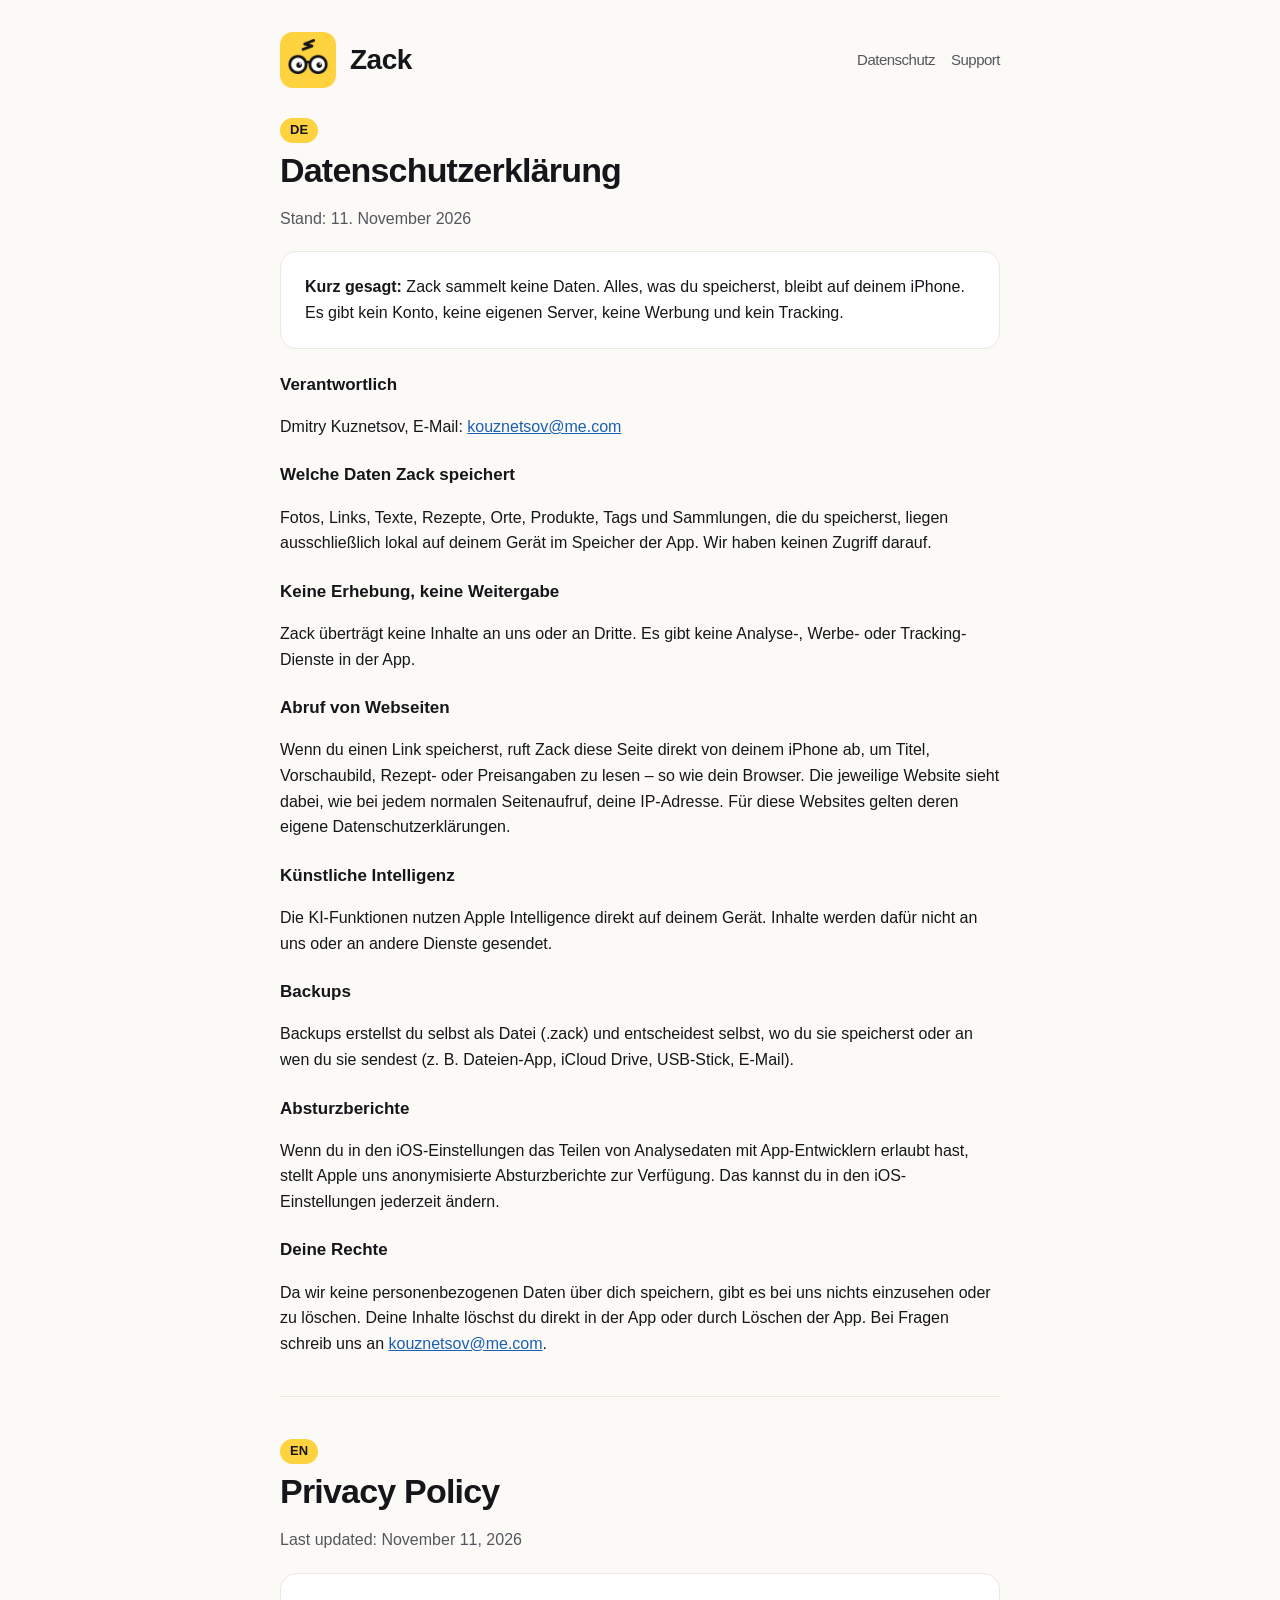
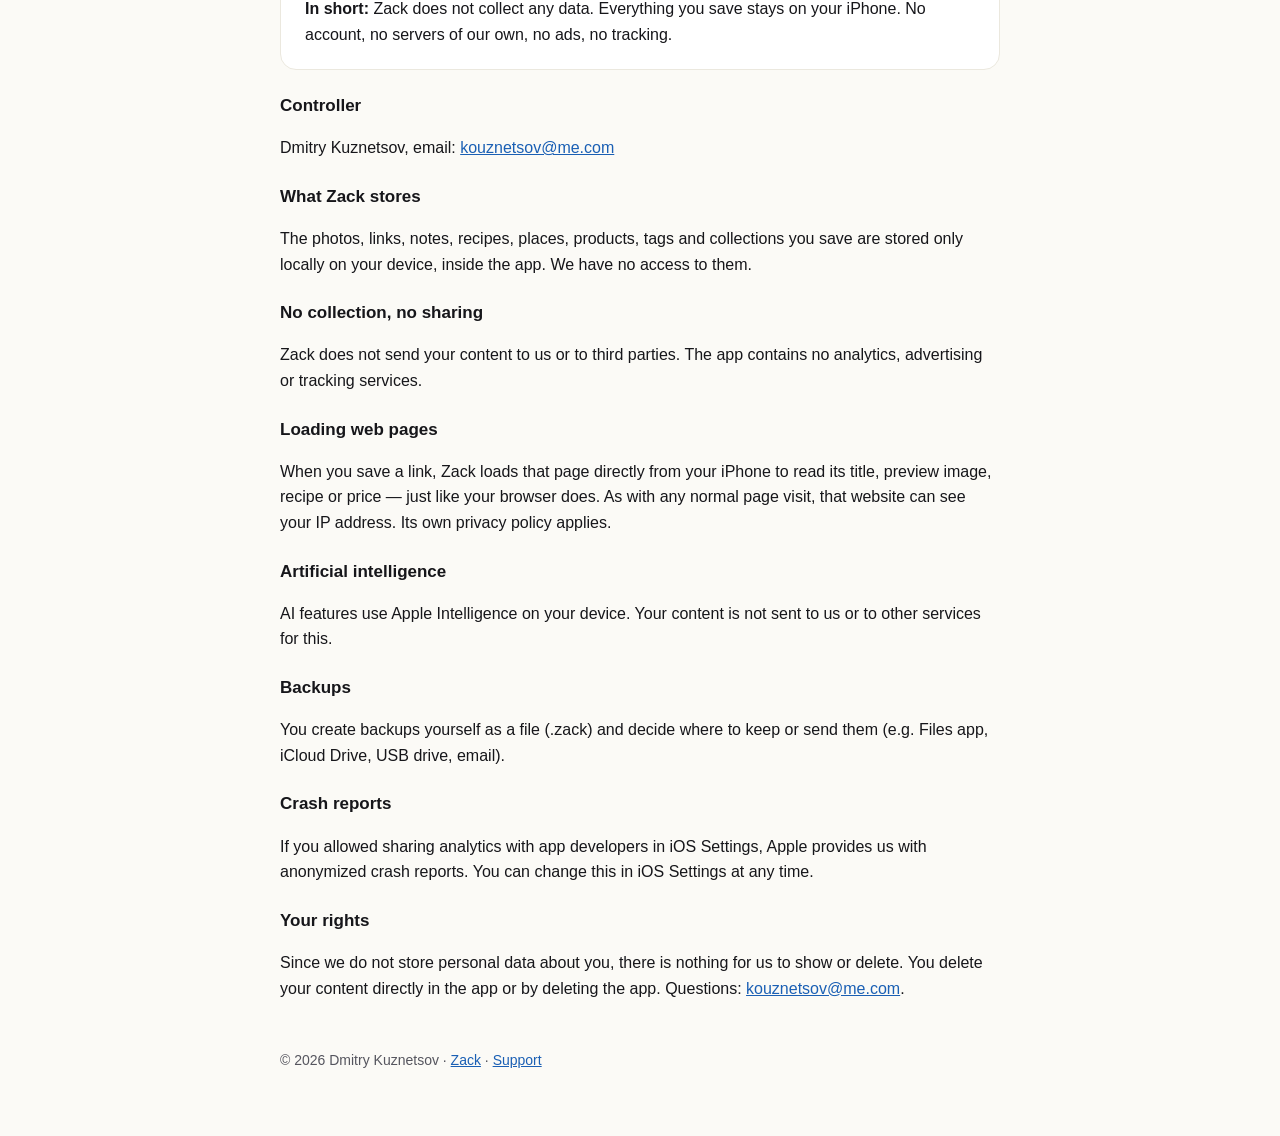
==== privacy.html @ 88935184 "Add files via upload" ====
<!DOCTYPE html>
<html lang="de">
<head>
<meta charset="utf-8">
<meta name="viewport" content="width=device-width, initial-scale=1">
<title>Zack – Datenschutz / Privacy Policy</title>
<link rel="icon" href="icon.png">
<link rel="stylesheet" href="style.css">
</head>
<body>
<div class="wrap">
<header>
  <img src="icon.png" alt="Zack App-Symbol">
  <a href="./">Zack</a>
  <nav><a href="privacy.html">Datenschutz</a><a href="support.html">Support</a></nav>
</header>

<span class="lang">DE</span>
<h1>Datenschutzerklärung</h1>
<p class="muted">Stand: 11. November 2026</p>

<div class="card"><strong>Kurz gesagt:</strong> Zack sammelt keine Daten. Alles, was du speicherst, bleibt auf deinem iPhone. Es gibt kein Konto, keine eigenen Server, keine Werbung und kein Tracking.</div>

<h3>Verantwortlich</h3>
<p>Dmitry Kuznetsov, E-Mail: <a href="mailto:kouznetsov@me.com">kouznetsov@me.com</a></p>

<h3>Welche Daten Zack speichert</h3>
<p>Fotos, Links, Texte, Rezepte, Orte, Produkte, Tags und Sammlungen, die du speicherst, liegen ausschließlich lokal auf deinem Gerät im Speicher der App. Wir haben keinen Zugriff darauf.</p>

<h3>Keine Erhebung, keine Weitergabe</h3>
<p>Zack überträgt keine Inhalte an uns oder an Dritte. Es gibt keine Analyse-, Werbe- oder Tracking-Dienste in der App.</p>

<h3>Abruf von Webseiten</h3>
<p>Wenn du einen Link speicherst, ruft Zack diese Seite direkt von deinem iPhone ab, um Titel, Vorschaubild, Rezept- oder Preisangaben zu lesen – so wie dein Browser. Die jeweilige Website sieht dabei, wie bei jedem normalen Seitenaufruf, deine IP-Adresse. Für diese Websites gelten deren eigene Datenschutzerklärungen.</p>

<h3>Künstliche Intelligenz</h3>
<p>Die KI-Funktionen nutzen Apple Intelligence direkt auf deinem Gerät. Inhalte werden dafür nicht an uns oder an andere Dienste gesendet.</p>

<h3>Backups</h3>
<p>Backups erstellst du selbst als Datei (.zack) und entscheidest selbst, wo du sie speicherst oder an wen du sie sendest (z. B. Dateien-App, iCloud Drive, USB-Stick, E-Mail).</p>

<h3>Absturzberichte</h3>
<p>Wenn du in den iOS-Einstellungen das Teilen von Analysedaten mit App-Entwicklern erlaubt hast, stellt Apple uns anonymisierte Absturzberichte zur Verfügung. Das kannst du in den iOS-Einstellungen jederzeit ändern.</p>

<h3>Deine Rechte</h3>
<p>Da wir keine personenbezogenen Daten über dich speichern, gibt es bei uns nichts einzusehen oder zu löschen. Deine Inhalte löschst du direkt in der App oder durch Löschen der App. Bei Fragen schreib uns an <a href="mailto:kouznetsov@me.com">kouznetsov@me.com</a>.</p>

<hr>

<span class="lang">EN</span>
<h1>Privacy Policy</h1>
<p class="muted">Last updated: November 11, 2026</p>

<div class="card"><strong>In short:</strong> Zack does not collect any data. Everything you save stays on your iPhone. No account, no servers of our own, no ads, no tracking.</div>

<h3>Controller</h3>
<p>Dmitry Kuznetsov, email: <a href="mailto:kouznetsov@me.com">kouznetsov@me.com</a></p>

<h3>What Zack stores</h3>
<p>The photos, links, notes, recipes, places, products, tags and collections you save are stored only locally on your device, inside the app. We have no access to them.</p>

<h3>No collection, no sharing</h3>
<p>Zack does not send your content to us or to third parties. The app contains no analytics, advertising or tracking services.</p>

<h3>Loading web pages</h3>
<p>When you save a link, Zack loads that page directly from your iPhone to read its title, preview image, recipe or price — just like your browser does. As with any normal page visit, that website can see your IP address. Its own privacy policy applies.</p>

<h3>Artificial intelligence</h3>
<p>AI features use Apple Intelligence on your device. Your content is not sent to us or to other services for this.</p>

<h3>Backups</h3>
<p>You create backups yourself as a file (.zack) and decide where to keep or send them (e.g. Files app, iCloud Drive, USB drive, email).</p>

<h3>Crash reports</h3>
<p>If you allowed sharing analytics with app developers in iOS Settings, Apple provides us with anonymized crash reports. You can change this in iOS Settings at any time.</p>

<h3>Your rights</h3>
<p>Since we do not store personal data about you, there is nothing for us to show or delete. You delete your content directly in the app or by deleting the app. Questions: <a href="mailto:kouznetsov@me.com">kouznetsov@me.com</a>.</p>

<footer>© 2026 Dmitry Kuznetsov · <a href="./">Zack</a> · <a href="support.html">Support</a></footer>
</div>
</body>
</html>
---- style.css ----
:root { --y:#FFD23F; --ink:#16161A; --muted:#55555E; --bg:#FBFAF6; --line:#EBE8DE; }
* { box-sizing:border-box; }
body { margin:0; font-family:-apple-system, "Inter", "Segoe UI", Roboto, sans-serif; color:var(--ink); background:var(--bg); line-height:1.6; }
.wrap { max-width:760px; margin:0 auto; padding:32px 20px 64px; }
header { display:flex; align-items:center; gap:14px; margin-bottom:28px; }
header img { width:56px; height:56px; border-radius:13px; }
header a { color:inherit; text-decoration:none; font-weight:800; font-size:28px; letter-spacing:-0.5px; }
nav { margin-left:auto; display:flex; gap:16px; font-size:15px; }
nav a { color:var(--muted); font-weight:500; font-size:15px; }
h1 { font-size:34px; line-height:1.15; letter-spacing:-0.8px; margin:0 0 8px; }
h2 { font-size:22px; margin:36px 0 8px; }
h3 { font-size:17px; margin:22px 0 4px; }
p, li { font-size:16px; }
.muted { color:var(--muted); }
.lang { display:inline-block; background:var(--y); color:var(--ink); font-weight:700; font-size:13px; padding:2px 10px; border-radius:20px; margin-bottom:8px; }
.card { background:#fff; border:1px solid var(--line); border-radius:16px; padding:22px 24px; margin:20px 0; }
.hero { display:flex; gap:28px; align-items:center; flex-wrap:wrap; }
.hero img { width:180px; }
.hero div { flex:1; min-width:260px; }
.btn { display:inline-block; background:var(--y); color:var(--ink); font-weight:700; padding:10px 18px; border-radius:24px; text-decoration:none; margin:6px 8px 0 0; }
a { color:#1A5FB4; }
hr { border:none; border-top:1px solid var(--line); margin:40px 0; }
footer { color:var(--muted); font-size:14px; margin-top:48px; }
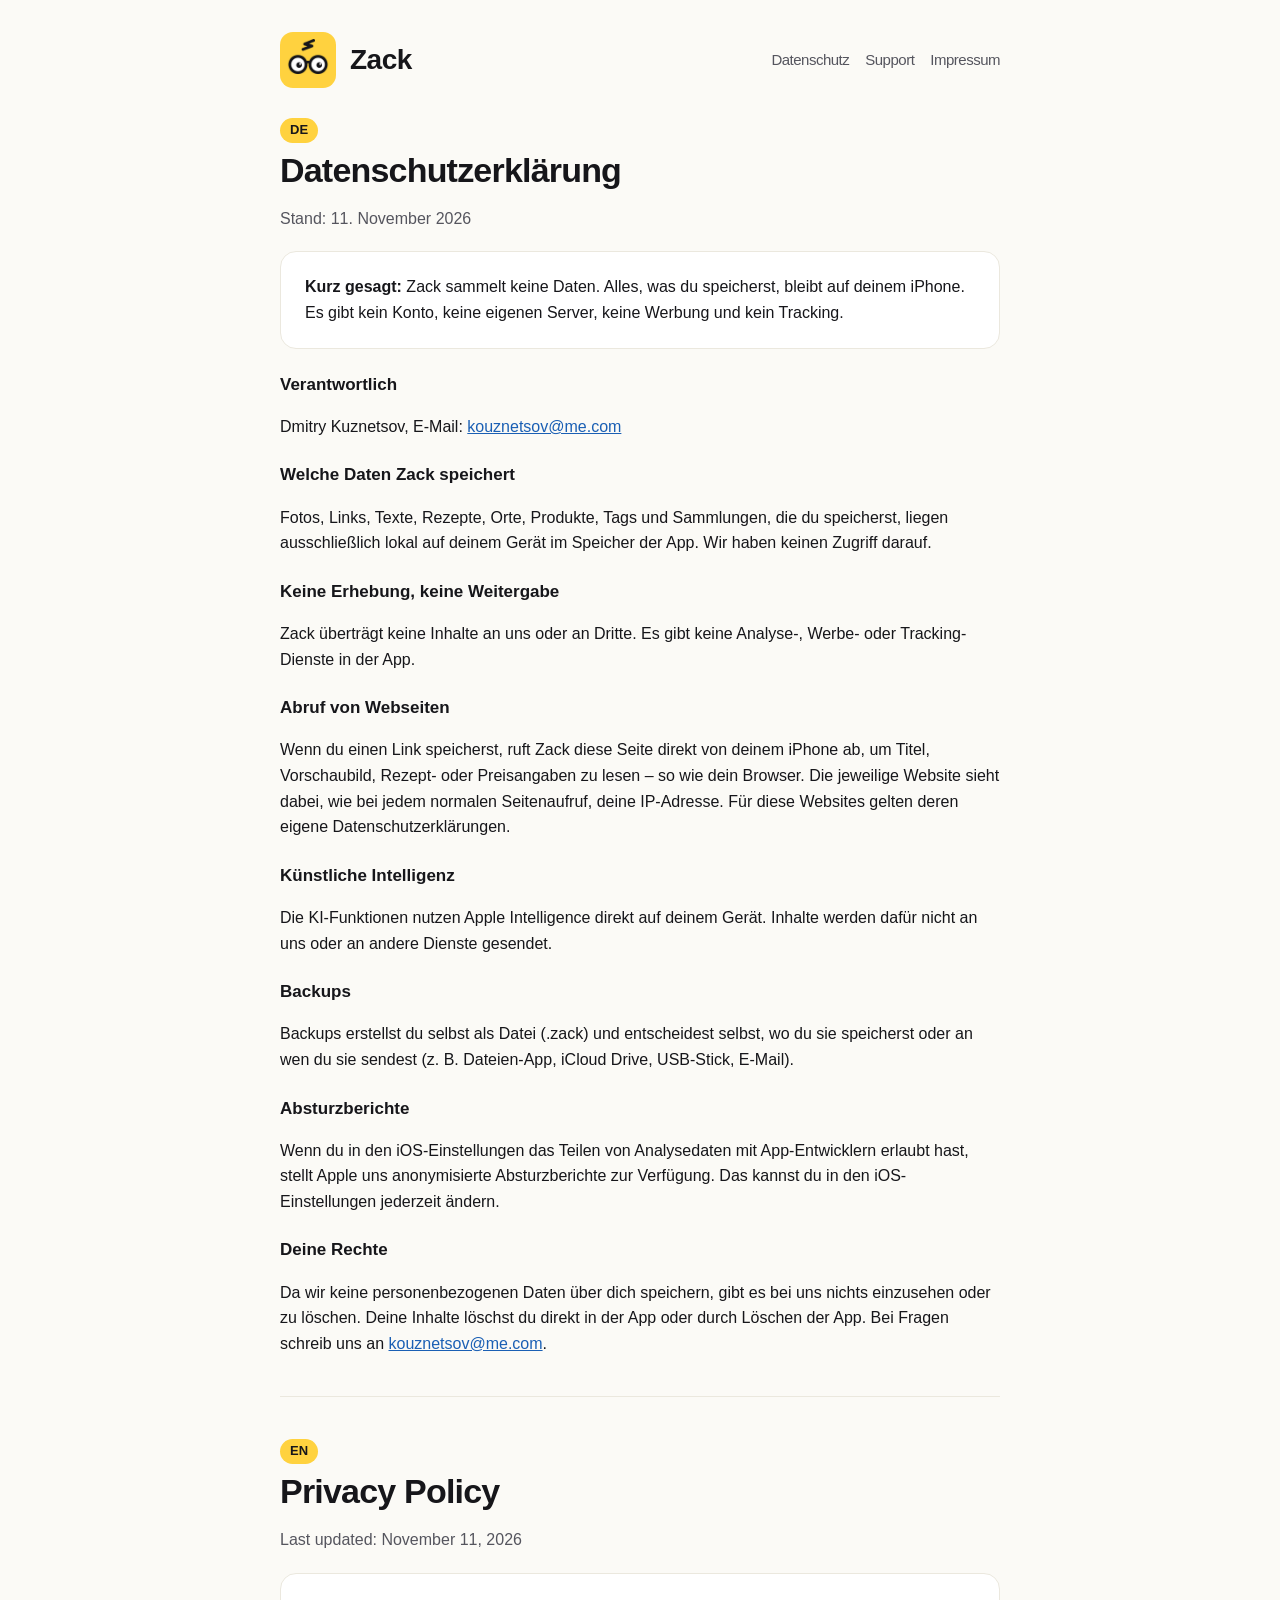
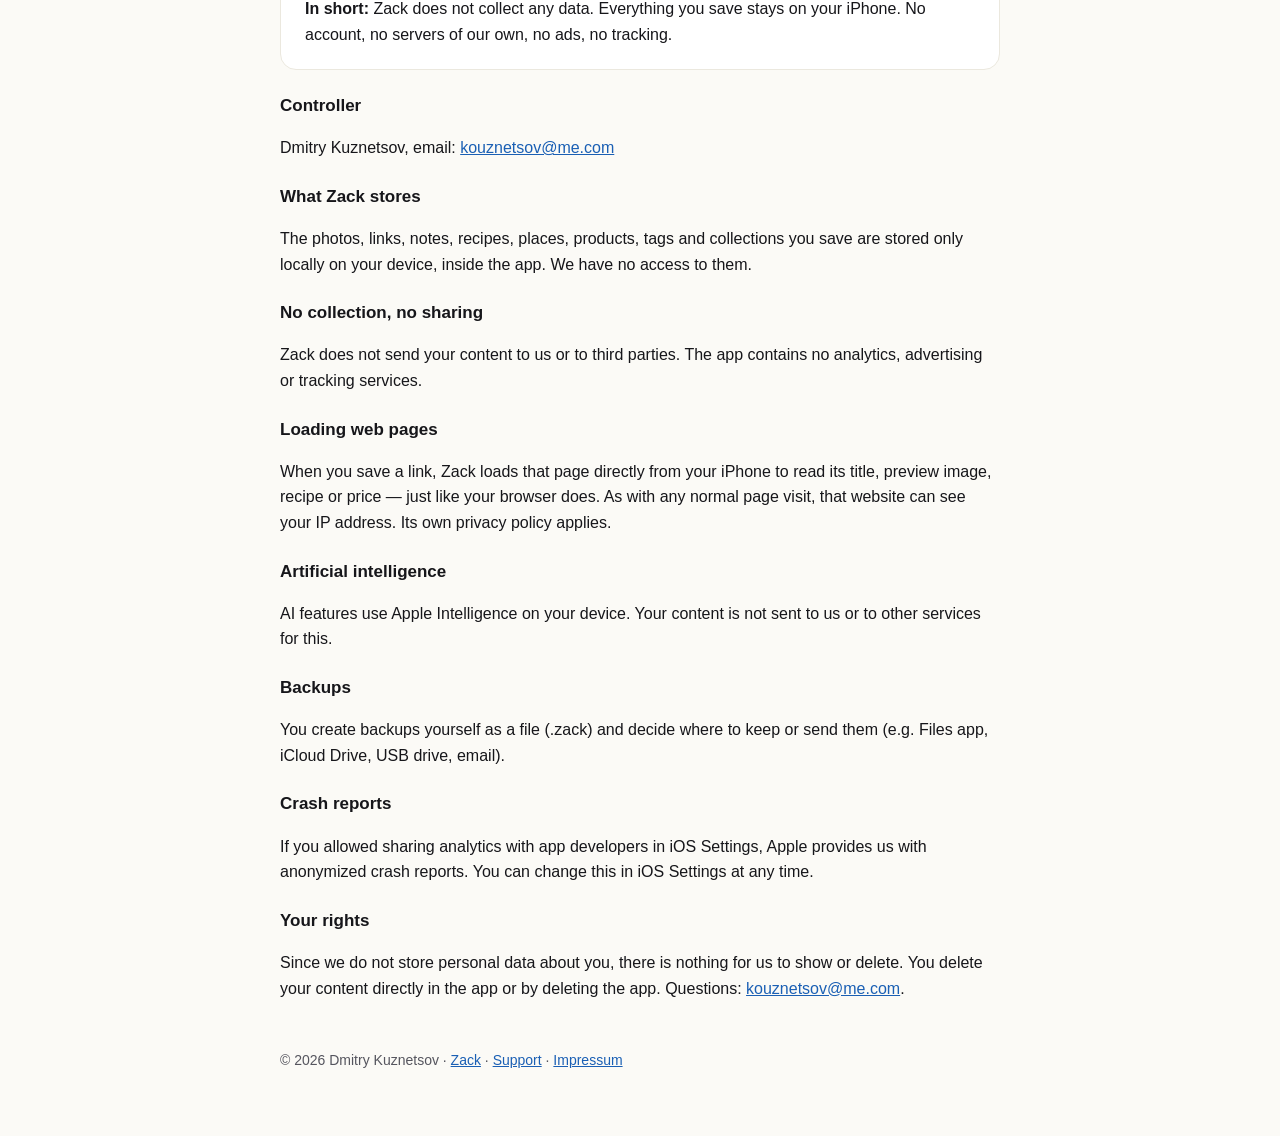
==== commit a2bcaf4a: "Add files via upload" ====
--- a/privacy.html
+++ b/privacy.html
@@ -12,7 +12,7 @@
 <header>
   <img src="icon.png" alt="Zack App-Symbol">
   <a href="./">Zack</a>
-  <nav><a href="privacy.html">Datenschutz</a><a href="support.html">Support</a></nav>
+  <nav><a href="privacy.html">Datenschutz</a><a href="support.html">Support</a><a href="impressum.html">Impressum</a></nav>
 </header>
 
 <span class="lang">DE</span>
@@ -77,7 +77,7 @@
 <h3>Your rights</h3>
 <p>Since we do not store personal data about you, there is nothing for us to show or delete. You delete your content directly in the app or by deleting the app. Questions: <a href="mailto:kouznetsov@me.com">kouznetsov@me.com</a>.</p>
 
-<footer>© 2026 Dmitry Kuznetsov · <a href="./">Zack</a> · <a href="support.html">Support</a></footer>
+<footer>© 2026 Dmitry Kuznetsov · <a href="./">Zack</a> · <a href="support.html">Support</a> · <a href="impressum.html">Impressum</a></footer>
 </div>
 </body>
 </html>
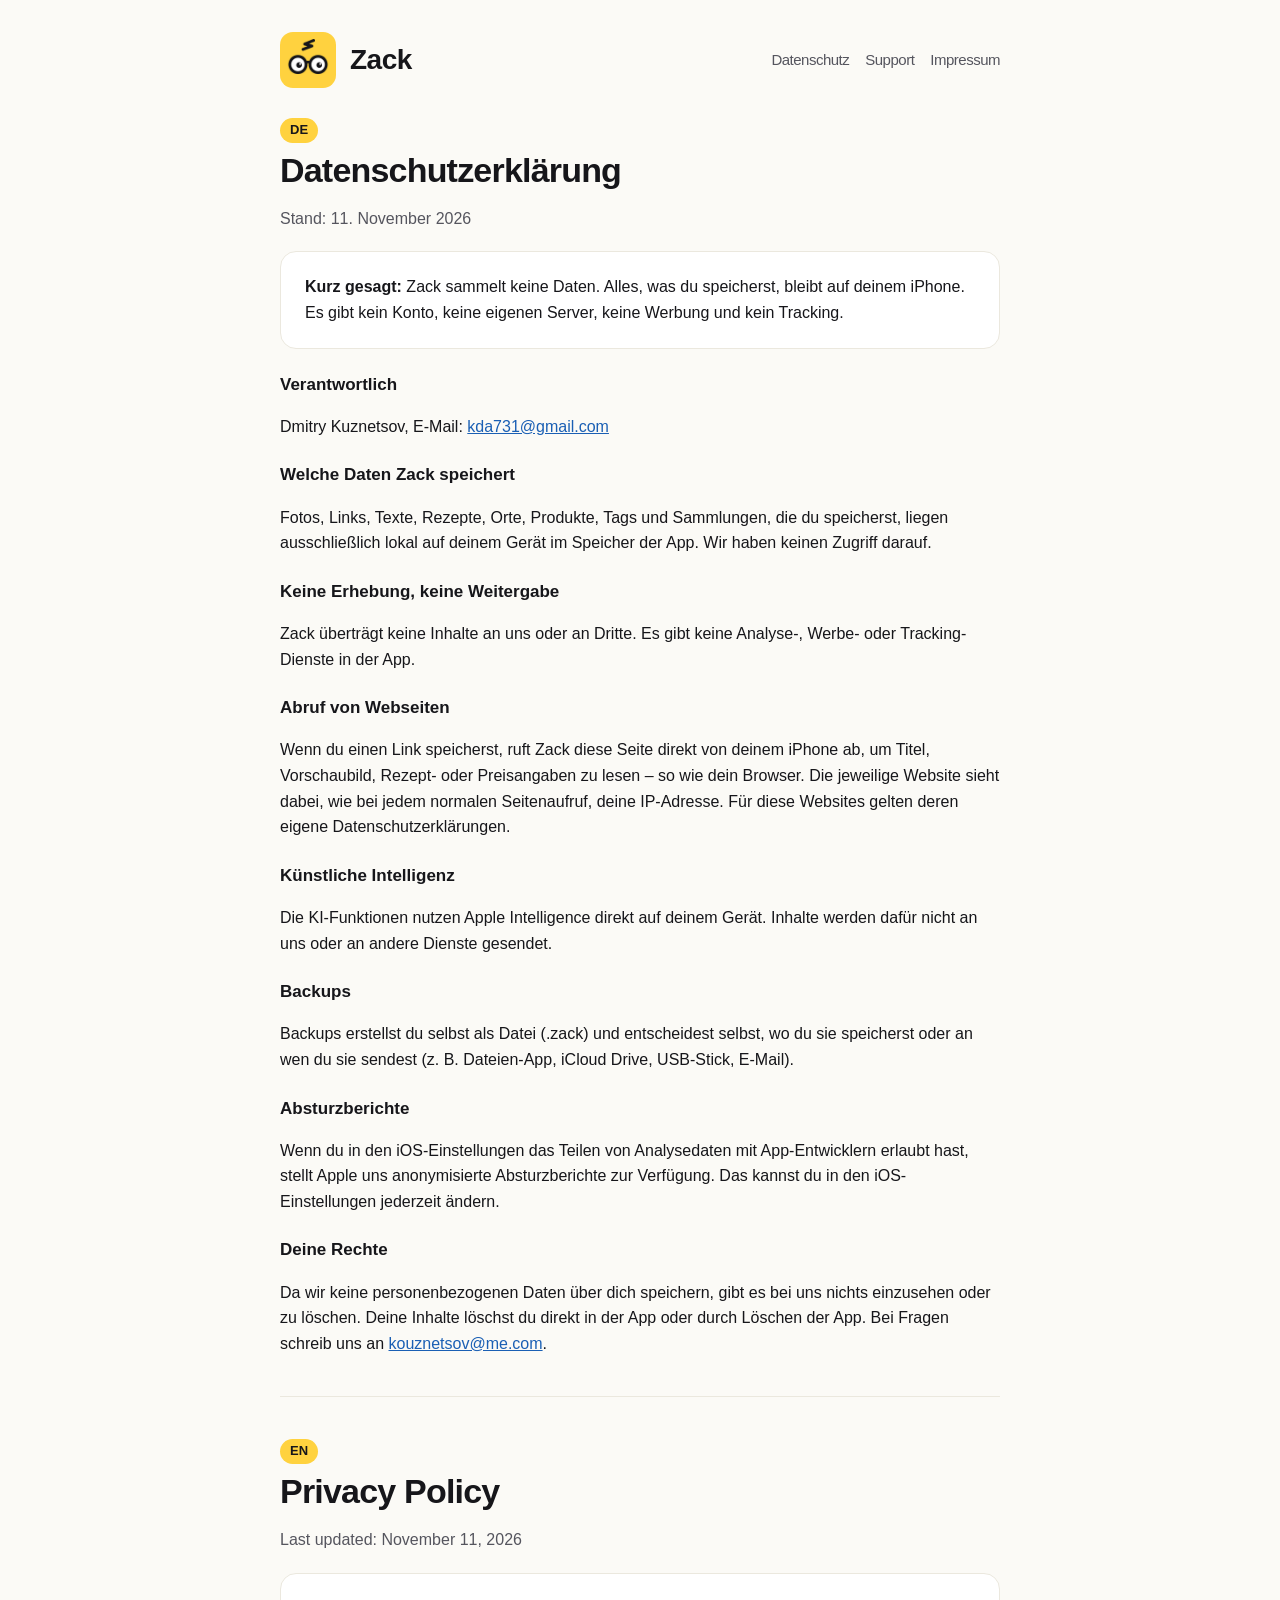
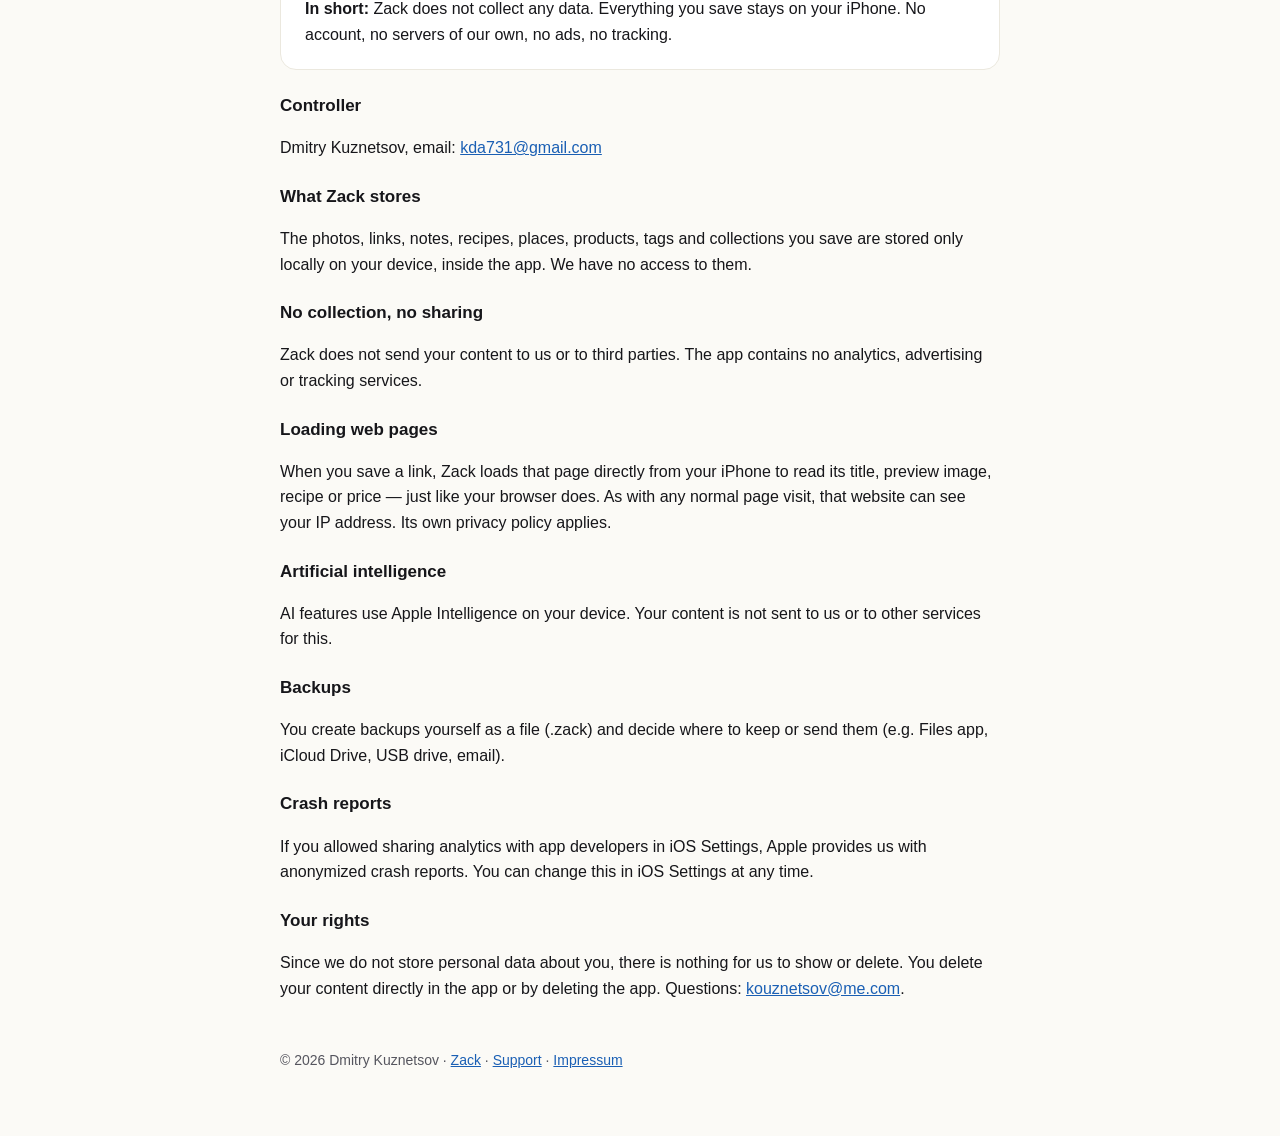
==== commit 38b504ab: "Update privacy.html" ====
--- a/privacy.html
+++ b/privacy.html
@@ -22,7 +22,7 @@
 <div class="card"><strong>Kurz gesagt:</strong> Zack sammelt keine Daten. Alles, was du speicherst, bleibt auf deinem iPhone. Es gibt kein Konto, keine eigenen Server, keine Werbung und kein Tracking.</div>
 
 <h3>Verantwortlich</h3>
-<p>Dmitry Kuznetsov, E-Mail: <a href="mailto:kouznetsov@me.com">kouznetsov@me.com</a></p>
+<p>Dmitry Kuznetsov, E-Mail: <a href="mailto:kda731@gmail.com">kda731@gmail.com</a></p>
 
 <h3>Welche Daten Zack speichert</h3>
 <p>Fotos, Links, Texte, Rezepte, Orte, Produkte, Tags und Sammlungen, die du speicherst, liegen ausschließlich lokal auf deinem Gerät im Speicher der App. Wir haben keinen Zugriff darauf.</p>
@@ -54,7 +54,7 @@
 <div class="card"><strong>In short:</strong> Zack does not collect any data. Everything you save stays on your iPhone. No account, no servers of our own, no ads, no tracking.</div>
 
 <h3>Controller</h3>
-<p>Dmitry Kuznetsov, email: <a href="mailto:kouznetsov@me.com">kouznetsov@me.com</a></p>
+<p>Dmitry Kuznetsov, email: <a href="mailto:kda731@gmail.com">kda731@gmail.com</a></p>
 
 <h3>What Zack stores</h3>
 <p>The photos, links, notes, recipes, places, products, tags and collections you save are stored only locally on your device, inside the app. We have no access to them.</p>
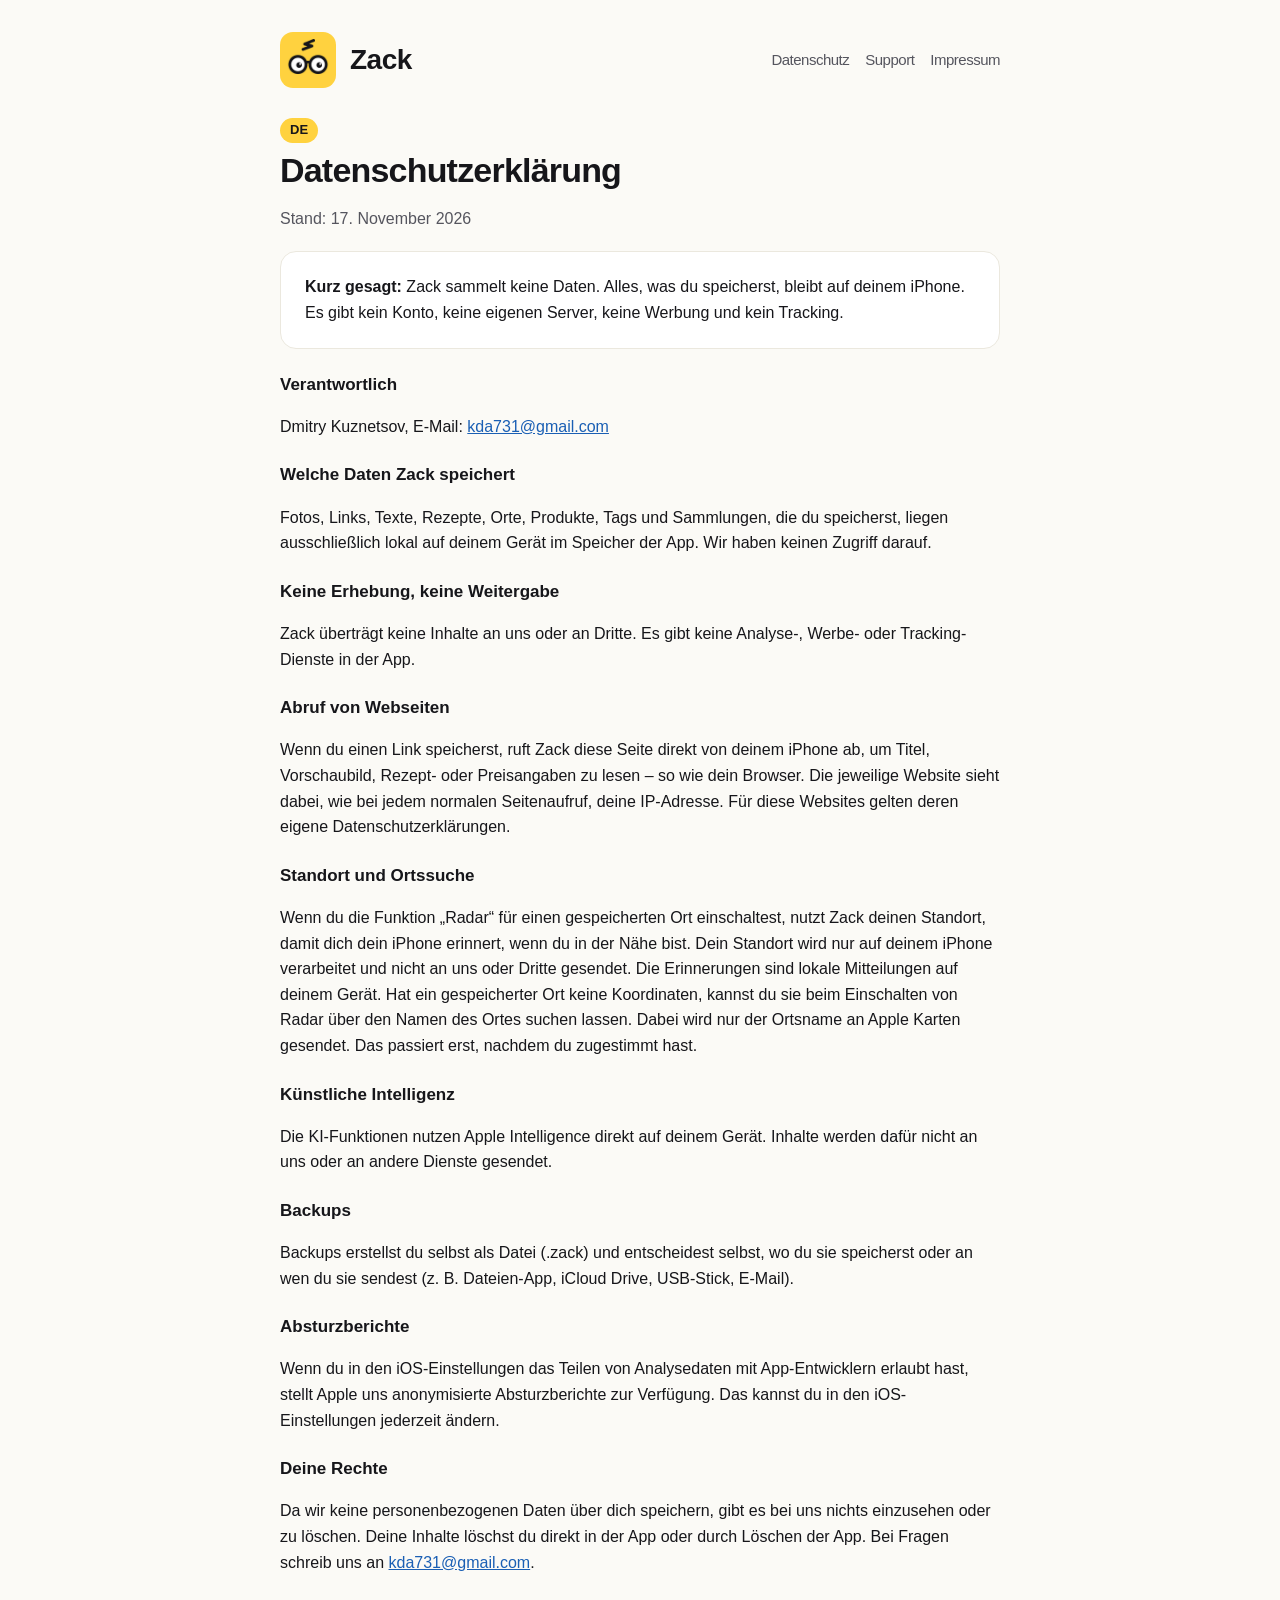
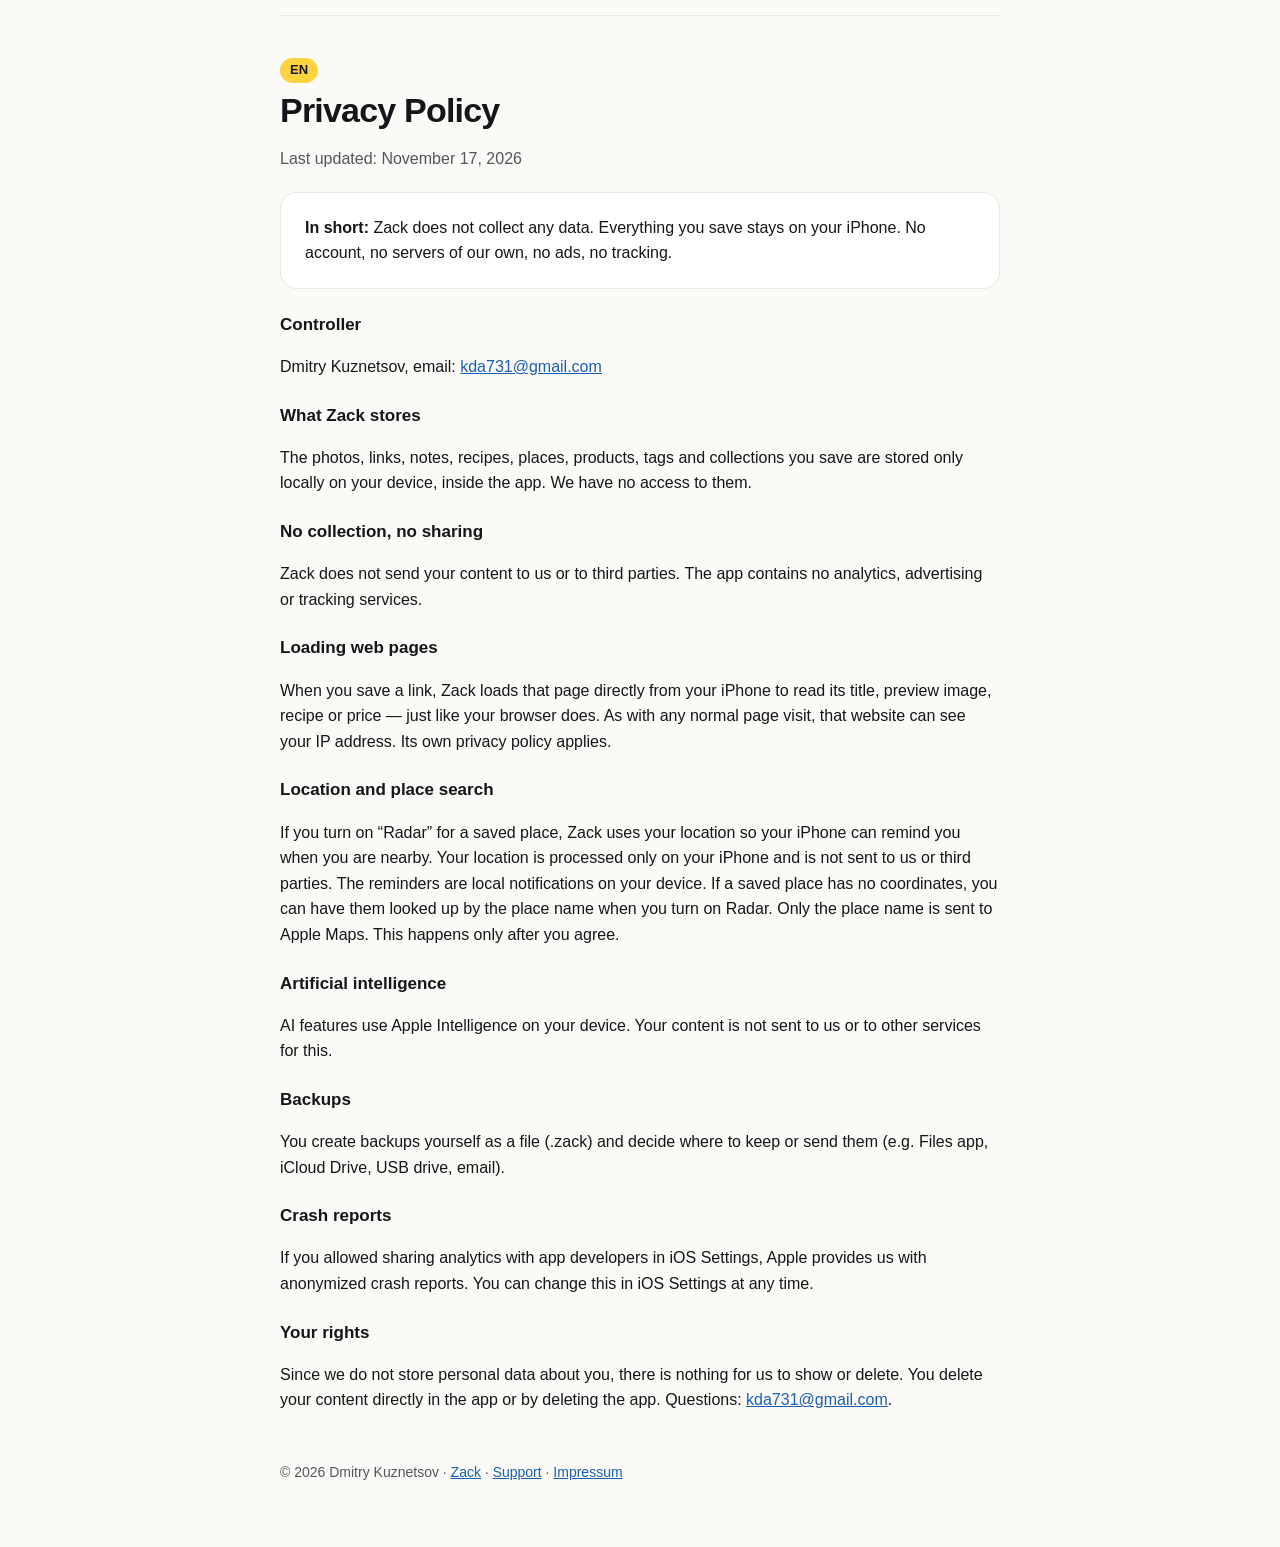
==== commit b4915fe4: "Update privacy.html" ====
--- a/privacy.html
+++ b/privacy.html
@@ -17,7 +17,7 @@
 
 <span class="lang">DE</span>
 <h1>Datenschutzerklärung</h1>
-<p class="muted">Stand: 11. November 2026</p>
+<p class="muted">Stand: 17. November 2026</p>
 
 <div class="card"><strong>Kurz gesagt:</strong> Zack sammelt keine Daten. Alles, was du speicherst, bleibt auf deinem iPhone. Es gibt kein Konto, keine eigenen Server, keine Werbung und kein Tracking.</div>
 
@@ -33,6 +33,9 @@
 <h3>Abruf von Webseiten</h3>
 <p>Wenn du einen Link speicherst, ruft Zack diese Seite direkt von deinem iPhone ab, um Titel, Vorschaubild, Rezept- oder Preisangaben zu lesen – so wie dein Browser. Die jeweilige Website sieht dabei, wie bei jedem normalen Seitenaufruf, deine IP-Adresse. Für diese Websites gelten deren eigene Datenschutzerklärungen.</p>
 
+<h3>Standort und Ortssuche</h3>
+<p>Wenn du die Funktion „Radar“ für einen gespeicherten Ort einschaltest, nutzt Zack deinen Standort, damit dich dein iPhone erinnert, wenn du in der Nähe bist. Dein Standort wird nur auf deinem iPhone verarbeitet und nicht an uns oder Dritte gesendet. Die Erinnerungen sind lokale Mitteilungen auf deinem Gerät. Hat ein gespeicherter Ort keine Koordinaten, kannst du sie beim Einschalten von Radar über den Namen des Ortes suchen lassen. Dabei wird nur der Ortsname an Apple Karten gesendet. Das passiert erst, nachdem du zugestimmt hast.</p>
+
 <h3>Künstliche Intelligenz</h3>
 <p>Die KI-Funktionen nutzen Apple Intelligence direkt auf deinem Gerät. Inhalte werden dafür nicht an uns oder an andere Dienste gesendet.</p>
 
@@ -43,13 +46,13 @@
 <p>Wenn du in den iOS-Einstellungen das Teilen von Analysedaten mit App-Entwicklern erlaubt hast, stellt Apple uns anonymisierte Absturzberichte zur Verfügung. Das kannst du in den iOS-Einstellungen jederzeit ändern.</p>
 
 <h3>Deine Rechte</h3>
-<p>Da wir keine personenbezogenen Daten über dich speichern, gibt es bei uns nichts einzusehen oder zu löschen. Deine Inhalte löschst du direkt in der App oder durch Löschen der App. Bei Fragen schreib uns an <a href="mailto:kouznetsov@me.com">kouznetsov@me.com</a>.</p>
+<p>Da wir keine personenbezogenen Daten über dich speichern, gibt es bei uns nichts einzusehen oder zu löschen. Deine Inhalte löschst du direkt in der App oder durch Löschen der App. Bei Fragen schreib uns an <a href="mailto:kda731@gmail.com">kda731@gmail.com</a>.</p>
 
 <hr>
 
 <span class="lang">EN</span>
 <h1>Privacy Policy</h1>
-<p class="muted">Last updated: November 11, 2026</p>
+<p class="muted">Last updated: November 17, 2026</p>
 
 <div class="card"><strong>In short:</strong> Zack does not collect any data. Everything you save stays on your iPhone. No account, no servers of our own, no ads, no tracking.</div>
 
@@ -65,6 +68,9 @@
 <h3>Loading web pages</h3>
 <p>When you save a link, Zack loads that page directly from your iPhone to read its title, preview image, recipe or price — just like your browser does. As with any normal page visit, that website can see your IP address. Its own privacy policy applies.</p>
 
+<h3>Location and place search</h3>
+<p>If you turn on “Radar” for a saved place, Zack uses your location so your iPhone can remind you when you are nearby. Your location is processed only on your iPhone and is not sent to us or third parties. The reminders are local notifications on your device. If a saved place has no coordinates, you can have them looked up by the place name when you turn on Radar. Only the place name is sent to Apple Maps. This happens only after you agree.</p>
+
 <h3>Artificial intelligence</h3>
 <p>AI features use Apple Intelligence on your device. Your content is not sent to us or to other services for this.</p>
 
@@ -75,7 +81,7 @@
 <p>If you allowed sharing analytics with app developers in iOS Settings, Apple provides us with anonymized crash reports. You can change this in iOS Settings at any time.</p>
 
 <h3>Your rights</h3>
-<p>Since we do not store personal data about you, there is nothing for us to show or delete. You delete your content directly in the app or by deleting the app. Questions: <a href="mailto:kouznetsov@me.com">kouznetsov@me.com</a>.</p>
+<p>Since we do not store personal data about you, there is nothing for us to show or delete. You delete your content directly in the app or by deleting the app. Questions: <a href="mailto:kda731@gmail.com">kda731@gmail.com</a>.</p>
 
 <footer>© 2026 Dmitry Kuznetsov · <a href="./">Zack</a> · <a href="support.html">Support</a> · <a href="impressum.html">Impressum</a></footer>
 </div>
